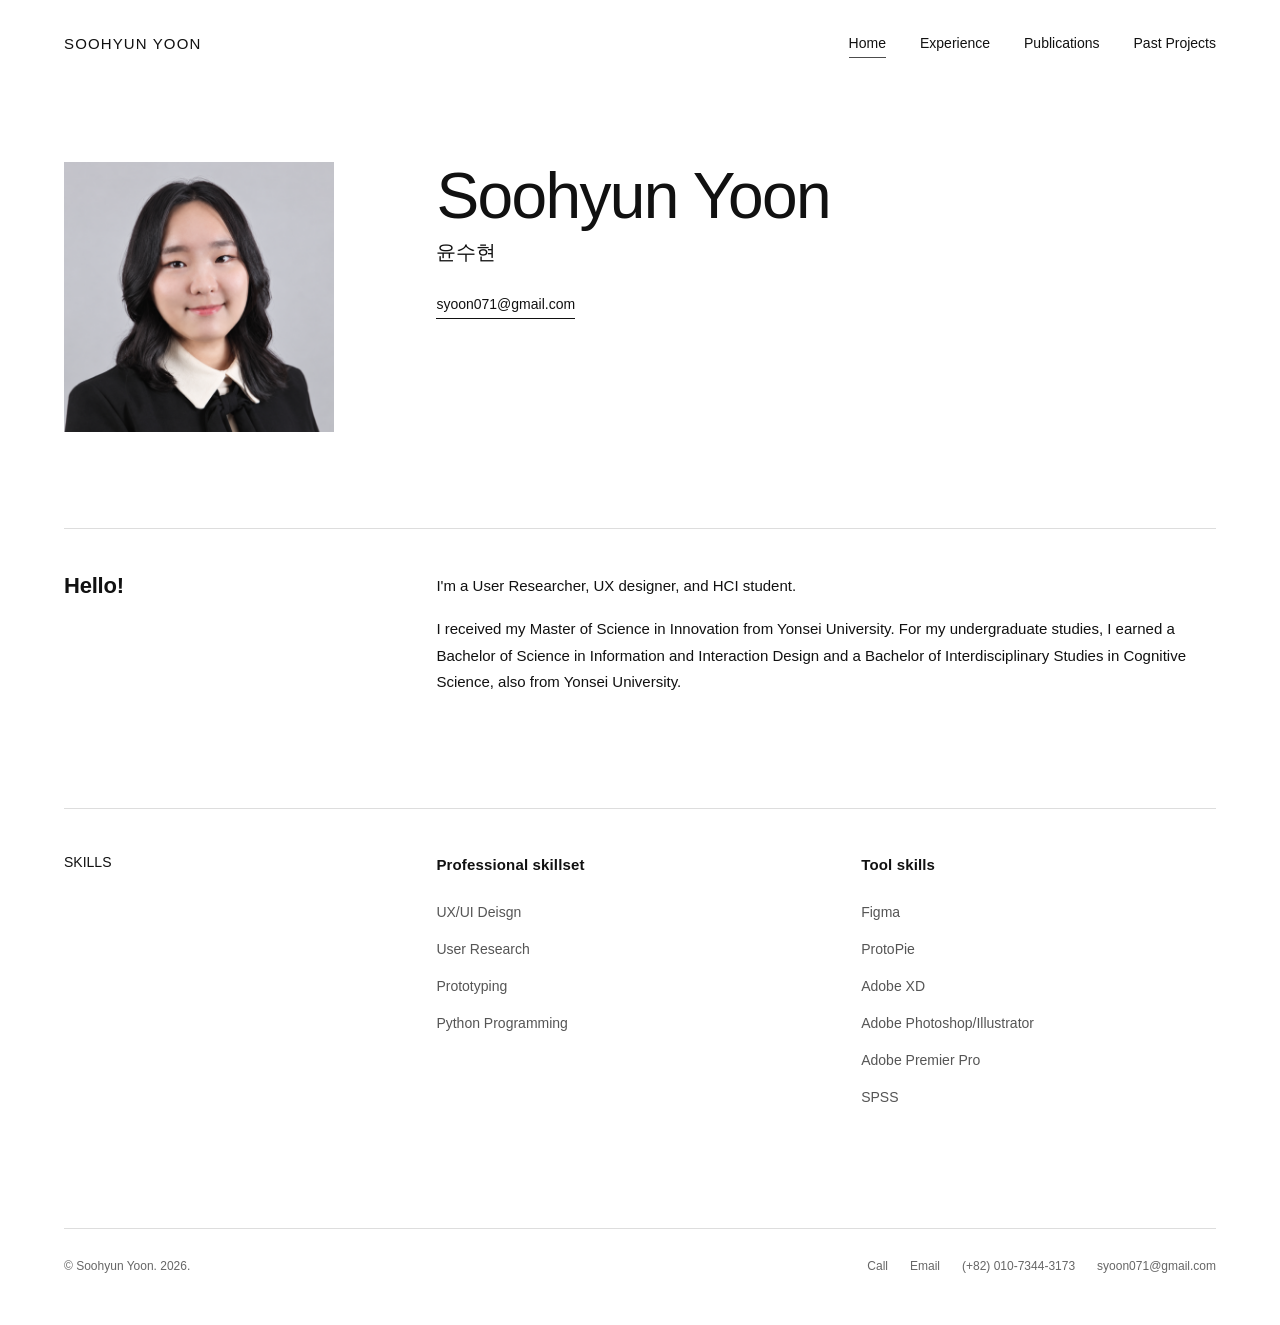
==== index.html @ 9ffc6aac "1st_upload" ====
<!DOCTYPE html>
<html lang="en">
<head>
  <meta charset="UTF-8">
  <meta name="viewport" content="width=device-width, initial-scale=1.0">
  <meta name="description" content="Soohyun Yoon portfolio.">
  <title>Home | Soohyun Yoon</title>
  <link rel="stylesheet" href="css/style.css">
</head>
<body>

<header class="site-header">
  <a class="brand" href="./">SOOHYUN YOON</a>
  <button class="menu-toggle" aria-label="Open menu" aria-expanded="false"><span></span><span></span></button>
  <nav class="site-nav" aria-label="Main navigation">
    <a class="nav-link active" href="./">Home</a>
    <a class="nav-link" href="experience/">Experience</a>
    <a class="nav-link" href="publications/">Publications</a>
    <a class="nav-link" href="past-projects/">Past Projects</a>
  </nav>
</header>


<main class="wix-shell home reveal">
  <section class="home-intro">
    <div class="portrait-wrap">
      <img class="portrait" src="images/profile-gray.png" alt="Soohyun Yoon">
    </div>
    <div class="home-copy">
      <h1>Soohyun Yoon</h1>
      <div class="korean-name">윤수현</div>
      <a class="email" href="mailto:syoon071@gmail.com">syoon071@gmail.com</a>
    </div>
  </section>

  <section class="home-section">
    <div class="section-title hello-title">Hello!</div>
    <div class="home-section-content">
      <p>I'm a User Researcher, UX designer, and HCI student.</p>
      <p>I received my Master of Science in Innovation from Yonsei University. For my undergraduate studies, I earned a Bachelor of Science in Information and Interaction Design and a Bachelor of Interdisciplinary Studies in Cognitive Science, also from Yonsei University.</p>
    </div>
  </section>

  <section class="home-section">
    <div class="section-title">SKILLS</div>
    <div class="skills-columns">
      <div>
        <h3>Professional skillset</h3>
        <ul class="skill-list">
          <li>UX/UI Deisgn</li>
          <li>User Research</li>
          <li>Prototyping</li>
          <li>Python Programming</li>
        </ul>
      </div>
      <div>
        <h3>Tool skills</h3>
        <ul class="skill-list">
          <li>Figma</li>
          <li>ProtoPie</li>
          <li>Adobe XD</li>
          <li>Adobe Photoshop/Illustrator</li>
          <li>Adobe Premier Pro</li>
          <li>SPSS</li>
        </ul>
      </div>
    </div>
  </section>
</main>

<footer class="site-footer">
  <div>© Soohyun Yoon. 2026.</div>
  <div class="footer-contact">
    <a href="tel:+82107344317">Call</a>
    <a href="mailto:syoon071@gmail.com">Email</a>
    <span>(+82) 010-7344-3173</span>
    <span>syoon071@gmail.com</span>
  </div>
</footer>
<script src="js/main.js"></script>
</body>
</html>
---- css/style.css ----
:root{
  --white:#ffffff;
  --black:#111111;
  --gray:#6b6b6b;
  --line:#dddddd;
  --muted:#707070;
  --hover:#7a7a7a;
  --max:1180px;
  --side:clamp(24px,5vw,72px);
  --sans:"Helvetica Neue","Avenir Next",Avenir,Arial,sans-serif;
}
*{box-sizing:border-box}
html{scroll-behavior:smooth}
body{
  margin:0;
  background:#fff;
  color:var(--black);
  font-family:var(--sans);
  font-size:15px;
  line-height:1.65;
  -webkit-font-smoothing:antialiased;
}
img{display:block;max-width:100%}
a{color:inherit;text-decoration:none}
button{font:inherit}
.site-header{
  height:86px;
  display:flex;
  align-items:center;
  justify-content:space-between;
  padding:0 var(--side);
  position:sticky;
  top:0;
  z-index:100;
  background:rgba(255,255,255,.97);
  transition:box-shadow .22s ease;
}
.site-header.scrolled{box-shadow:0 1px 0 rgba(0,0,0,.08)}
.brand{
  font-size:15px;
  line-height:1;
  font-weight:500;
  letter-spacing:.075em;
  transition:color .2s ease, opacity .2s ease;
}
.brand:hover{color:var(--hover);opacity:.82}
.site-nav{display:flex;gap:34px;align-items:center}
.nav-link{
  position:relative;
  padding:10px 0;
  font-size:14px;
  line-height:1;
  transition:color .2s ease;
}
.nav-link:hover{color:var(--hover)}
.nav-link.active{font-weight:500}
.nav-link.active:after{
  content:"";
  position:absolute;
  left:0; right:0; bottom:2px;
  height:1px;
  background:currentColor;
  opacity:.75;
}
.menu-toggle{
  display:none;
  width:40px;height:40px;
  border:0;background:transparent;
  padding:8px;cursor:pointer;
}
.menu-toggle span{
  display:block;height:1px;background:#111;
  margin:7px 0;
  transition:transform .2s ease,opacity .2s ease;
}

.wix-shell,.page,.site-footer{
  width:min(var(--max),calc(100% - var(--side)*2));
  margin-inline:auto;
}

.home{padding-top:76px}
.home-intro{
  display:grid;
  grid-template-columns:270px minmax(0,1fr);
  gap:clamp(54px,8vw,110px);
  align-items:start;
}
.portrait-wrap{overflow:hidden;background:#f4f4f4}
.portrait{
  width:100%;
  aspect-ratio:1 / 1;
  object-fit:cover;
  transition:transform .35s ease;
}
.portrait-wrap:hover .portrait{transform:scale(1.015)}
.home-copy h1{
  margin:0;
  font-size:clamp(42px,5vw,66px);
  line-height:1.08;
  font-weight:400;
  letter-spacing:-.025em;
}
.korean-name{
  margin:8px 0 26px;
  font-size:20px;
  line-height:1.35;
}
.email{
  display:inline-block;
  font-size:14px;
  border-bottom:1px solid #111;
  padding-bottom:2px;
  transition:color .2s ease,border-color .2s ease;
}
.email:hover{color:var(--hover);border-color:var(--hover)}
.home-section{
  display:grid;
  grid-template-columns:270px minmax(0,1fr);
  gap:clamp(54px,8vw,110px);
  border-top:1px solid var(--line);
  margin-top:96px;
  padding-top:44px;
}
.section-title,.page-section-title{
  font-size:14px;
  font-weight:500;
  line-height:1.4;
}
.home-section-content{max-width:760px}
.home-section p{margin:0 0 17px;font-size:15px;line-height:1.75}
.skills-columns{
  display:grid;
  grid-template-columns:1fr 1fr;
  gap:70px;
}
.skills-columns h3{
  margin:0 0 18px;
  font-size:14px;
  font-weight:500;
}
.skill-list{list-style:none;margin:0;padding:0}
.skill-list li{
  padding:7px 0;
  font-size:14px;
  transition:padding-left .2s ease,color .2s ease;
}
.skill-list li:hover{padding-left:7px;color:var(--hover)}

.page{padding-top:72px}
.page-title{
  margin:0 0 78px;
  font-size:clamp(38px,5vw,58px);
  line-height:1.1;
  font-weight:400;
  letter-spacing:-.025em;
}
.page-section{
  display:grid;
  grid-template-columns:270px minmax(0,1fr);
  gap:clamp(54px,8vw,110px);
  padding-bottom:70px;
  margin-bottom:70px;
  border-bottom:1px solid var(--line);
}
.page-section:last-child{border-bottom:0}
.entry{margin:0 0 52px}
.entry:last-child{margin-bottom:0}
.entry-head{
  display:grid;
  grid-template-columns:155px minmax(0,1fr);
  gap:38px;
  margin-bottom:8px;
}
.entry-date,.entry-location{
  font-size:13px;
  line-height:1.6;
  color:#666;
}
.entry h2{
  margin:0 0 3px;
  font-size:18px;
  line-height:1.45;
  font-weight:500;
}
.entry h3{
  margin:0 0 6px;
  font-size:15px;
  line-height:1.5;
  font-weight:500;
}
.entry p{
  margin:0 0 10px;
  font-size:14px;
  line-height:1.75;
}
.entry a{
  text-decoration:underline;
  text-underline-offset:3px;
  transition:color .2s ease;
}
.entry a:hover{color:var(--hover)}

.project-intro{
  max-width:760px;
  margin-bottom:78px;
}
.project-intro h2{
  margin:0 0 10px;
  font-size:22px;
  font-weight:500;
}
.project-intro p,.project-intro ul{font-size:14px;line-height:1.75}
.project{
  display:grid;
  grid-template-columns:minmax(0,1fr) minmax(360px,1fr);
  gap:clamp(54px,8vw,105px);
  align-items:start;
  padding:70px 0;
  border-top:1px solid var(--line);
}
.project-copy{min-width:0}
.project-category{
  margin:0 0 13px;
  font-size:12px;
  color:#666;
  letter-spacing:.03em;
}
.project h2{
  margin:0 0 11px;
  font-size:30px;
  line-height:1.2;
  font-weight:400;
  letter-spacing:-.015em;
}
.project-title{margin:0 0 14px;font-size:15px;line-height:1.65}
.project-copy > p{font-size:14px;line-height:1.75;margin:0 0 15px}
.project-meta{
  display:grid;
  grid-template-columns:130px minmax(0,1fr);
  gap:9px 22px;
  margin-top:28px;
  font-size:13px;
  line-height:1.7;
}
.project-meta b{font-weight:500;color:#666}
.project-link{
  display:inline-block;
  margin-top:24px;
  font-size:13px;
  text-decoration:underline;
  text-underline-offset:4px;
  transition:color .2s ease;
}
.project-link:hover{color:var(--hover)}
.small-note{
  margin-top:30px!important;
  color:#666;
  font-size:12px!important;
}

/* Carousel */
.carousel{width:100%}
.carousel-viewport{
  position:relative;
  overflow:hidden;
  background:#f5f5f5;
}
.carousel.wide .carousel-viewport{aspect-ratio:16 / 9}
.carousel.portrait .carousel-viewport{aspect-ratio:3 / 4}
.carousel-track{
  display:flex;
  height:100%;
  transition:transform .35s ease;
  touch-action:pan-y;
}
.carousel-slide{
  min-width:100%;
  height:100%;
}
.carousel-slide img{
  width:100%;
  height:100%;
  object-fit:contain;
  background:#f5f5f5;
}
.carousel-arrow{
  position:absolute;
  top:50%;
  transform:translateY(-50%);
  width:42px;
  height:42px;
  border:0;
  border-radius:999px;
  background:rgba(255,255,255,.88);
  color:#222;
  font-size:25px;
  line-height:1;
  cursor:pointer;
  display:grid;
  place-items:center;
  transition:background .2s ease, color .2s ease, opacity .2s ease;
  box-shadow:0 1px 4px rgba(0,0,0,.08);
}
.carousel-arrow:hover{
  background:#fff;
  color:#000;
}
.carousel-arrow.prev{left:12px}
.carousel-arrow.next{right:12px}
.carousel-footer{
  display:flex;
  justify-content:space-between;
  align-items:center;
  gap:15px;
  margin-top:12px;
}
.carousel-dots{
  display:flex;
  flex-wrap:wrap;
  gap:8px;
  align-items:center;
}
.carousel-dot{
  width:8px;height:8px;
  border-radius:999px;
  border:0;
  padding:0;
  background:#d0d0d0;
  cursor:pointer;
  transition:transform .2s ease, background .2s ease;
}
.carousel-dot.is-active{
  background:#111;
  transform:scale(1.1);
}
.carousel-count{
  font-size:12px;
  color:#666;
  letter-spacing:.02em;
}

.media-stack{
  display:grid;
  gap:18px;
}
.media-frame{
  overflow:hidden;
  background:#f5f5f5;
}
.media-frame img{
  width:100%;
  height:auto;
  object-fit:contain;
  transition:transform .35s ease,opacity .25s ease;
}
.media-frame:hover img{transform:scale(1.012);opacity:.95}
.media-two{
  display:grid;
  grid-template-columns:1fr 1fr;
  gap:18px;
}

.site-footer{
  margin-top:112px;
  padding:28px 0 48px;
  border-top:1px solid var(--line);
  display:flex;
  justify-content:space-between;
  gap:30px;
  font-size:12px;
  color:#666;
}
.footer-contact{
  display:flex;
  gap:22px;
  flex-wrap:wrap;
  justify-content:flex-end;
}
.footer-contact a{transition:color .2s ease}
.footer-contact a:hover{color:var(--hover)}

.js-ready .reveal{
  opacity:0;
  transform:translateY(10px);
  transition:opacity .55s ease, transform .55s ease;
}
.js-ready .reveal.visible{
  opacity:1;
  transform:none;
}

@media (max-width:900px){
  .site-header{height:76px}
  .menu-toggle{display:block}
  .site-nav{
    position:absolute;
    top:76px;left:0;right:0;
    background:#fff;
    border-top:1px solid #eee;
    border-bottom:1px solid var(--line);
    padding:5px var(--side) 16px;
    display:grid;
    gap:0;
    opacity:0;
    pointer-events:none;
    transform:translateY(-5px);
    transition:opacity .2s ease,transform .2s ease;
  }
  .site-nav.open{opacity:1;pointer-events:auto;transform:none}
  .nav-link{padding:15px 0}
  .home{padding-top:52px}
  .home-intro,.home-section,.page-section{
    grid-template-columns:1fr;
    row-gap:28px;
  }
  .portrait{width:min(320px,100%)}
  .home-section{margin-top:70px;padding-top:32px}
  .page{padding-top:52px}
  .page-title{margin-bottom:55px}
  .page-section{padding-bottom:50px;margin-bottom:50px}
  .project{
    grid-template-columns:1fr;
    row-gap:42px;
    padding:55px 0;
  }
  .project-copy{order:1;max-width:760px}
  .project-media{order:2}
  .site-footer{display:block;margin-top:75px}
  .footer-contact{justify-content:flex-start;margin-top:18px}
}
@media (max-width:560px){
  body{font-size:14px}
  .home{padding-top:38px}
  .home-copy h1{font-size:42px}
  .korean-name{font-size:18px;margin-bottom:21px}
  .home-section{margin-top:56px}
  .skills-columns{grid-template-columns:1fr;gap:34px}
  .entry-head{grid-template-columns:1fr;gap:3px}
  .project h2{font-size:27px}
  .project-meta{grid-template-columns:1fr;gap:3px}
  .project-meta b{margin-top:10px}
  .media-two{grid-template-columns:1fr}
  .carousel-arrow{width:38px;height:38px}
  .site-footer{padding-bottom:35px}
}
@media (prefers-reduced-motion:reduce){
  html{scroll-behavior:auto}
  *,*:before,*:after{
    transition:none!important;
    animation:none!important;
  }
}


/* Publications */
.publication-page{
  max-width:1180px;
}
.publication-section{
  display:grid;
  grid-template-columns:270px minmax(0,1fr);
  column-gap:clamp(54px,8vw,110px);
  row-gap:0;
  padding:0 0 64px;
  margin:0 0 64px;
  border-bottom:1px solid var(--line);
}
.publication-section:last-child{
  border-bottom:0;
  margin-bottom:0;
}
.publication-section-title{
  margin:0;
  font-size:14px;
  line-height:1.55;
  font-weight:500;
}
.publication-entry{
  grid-column:2;
  max-width:780px;
  margin-top:-43px;
  margin-bottom:0;
}
.publication-entry + .publication-entry{
  margin-top:18px;
}
.publication-entry p{
  margin:0;
  font-size:14px;
  line-height:1.82;
}
.publication-entry strong{
  font-weight:600;
}
.publication-entry em{
  font-style:italic;
}
.publication-entry a{
  text-decoration:underline;
  text-underline-offset:3px;
  transition:color .2s ease;
}
.publication-entry a:hover{
  color:var(--hover);
}

@media (max-width:900px){
  .publication-section{
    grid-template-columns:1fr;
    row-gap:26px;
    padding-bottom:50px;
    margin-bottom:50px;
  }
  .publication-entry{
    grid-column:auto;
    margin-top:0;
  }
  .publication-entry + .publication-entry{
    margin-top:12px;
  }
}


/* v5 project additions */
.project-extra{margin-top:22px;}
.project-extra-title{margin:0 0 12px;font-size:14px;font-weight:500;line-height:1.5;}
.project-action{display:inline-flex;align-items:center;justify-content:center;min-height:42px;padding:10px 17px;margin-top:12px;border:1px solid #111;background:#111;color:#fff;font-size:13px;line-height:1.2;text-decoration:none;transition:background .2s ease,color .2s ease,border-color .2s ease;}
.project-action:hover{background:#fff;color:#111;}
.prototype-grid{display:grid;grid-template-columns:1fr 1fr;gap:18px;margin-top:22px;}
.prototype-card{min-width:0;}
.prototype-card .media-frame{aspect-ratio:318 / 78;}
.prototype-card .media-frame img{width:100%;height:100%;object-fit:contain;background:#f5f5f5;}
.video-embed{position:relative;width:100%;aspect-ratio:16 / 9;overflow:hidden;background:#f3f3f3;}
.video-embed iframe{position:absolute;inset:0;width:100%;height:100%;border:0;}
.airwave-prototype-image{width:50%;max-width:260px;margin:0 auto;background:#f5f5f5;}
.airwave-prototype-image img{width:100%;height:auto;object-fit:contain;}
@media (max-width:620px){.prototype-grid{grid-template-columns:1fr;}}


/* v6 — Odia Academy case study */
.odia-project{
  border-top:0;
  padding-top:0;
}
.project-subsection{
  margin-top:28px;
}
.project-subsection h3{
  margin:0 0 8px;
  font-size:15px;
  line-height:1.45;
  font-weight:500;
}
.project-subsection p{
  margin:0;
  font-size:14px;
  line-height:1.78;
}
.odia-meta{
  margin-top:34px;
}
.odia-media{
  position:static;
  align-self:start;
}
.odia-hero{
  background:#f3f3f3;
}
.odia-hero img{
  width:100%;
  height:auto;
  object-fit:contain;
}
.media-caption{
  margin:10px 0 0;
  font-size:12px;
  line-height:1.5;
  color:#666;
}
@media (max-width:900px){
  .odia-media{
    position:static;
  }
}




/* v8 refinements */
.project-media > .project-action{
  display:flex;
  width:max-content;
  margin:14px auto 0;
}

/* Cleaner text-only CJ N ME prototype cards */
.prototype-grid-text{
  align-items:start;
}
.prototype-text-card{
  padding:18px 0 4px;
  border-top:1px solid var(--line);
}
.prototype-persona{
  margin-bottom:12px;
  font-size:14px;
  font-weight:500;
  line-height:1.5;
}
.prototype-text-card .project-action{
  margin-top:0;
}

/* Home skills hierarchy */
.skills-columns h3{
  font-size:15px;
  font-weight:600;
  letter-spacing:.01em;
  margin-bottom:14px;
}
.skill-list{
  padding-top:2px;
}
.skill-list li{
  color:#555;
}

/* Education thesis de-emphasis */
.thesis-note{
  color:#777;
}


/* v10 — mobile polish */
@media (max-width:900px){
  :root{
    --side:clamp(20px,5vw,32px);
  }

  /* Header / navigation */
  .site-header{
    height:68px;
    padding-inline:var(--side);
  }
  .brand{
    font-size:13px;
    letter-spacing:.07em;
  }
  .menu-toggle{
    width:42px;
    height:42px;
    margin-right:-8px;
  }
  .site-nav{
    top:68px;
    padding:8px var(--side) 14px;
    box-shadow:0 8px 18px rgba(0,0,0,.04);
  }
  .nav-link{
    padding:14px 0;
    font-size:15px;
  }

  /* Global spacing */
  .wix-shell,.page,.site-footer{
    width:calc(100% - var(--side)*2);
  }
  .page{
    padding-top:38px;
  }
  .page-title{
    margin-bottom:42px;
    font-size:clamp(36px,9vw,48px);
    line-height:1.05;
  }

  /* Home */
  .home{
    padding-top:36px;
  }
  .home-intro{
    grid-template-columns:1fr;
    gap:28px;
  }
  .portrait-wrap{
    width:min(72vw,300px);
  }
  .portrait{
    width:100%;
  }
  .home-copy h1{
    font-size:clamp(38px,10vw,48px);
  }
  .korean-name{
    font-size:17px;
    margin:7px 0 18px;
  }
  .email{
    font-size:13px;
    overflow-wrap:anywhere;
  }
  .home-section{
    grid-template-columns:1fr;
    gap:18px;
    margin-top:52px;
    padding-top:26px;
  }
  .section-title,.page-section-title{
    font-size:12px;
    letter-spacing:.035em;
  }
  .home-section p{
    font-size:14px;
    line-height:1.72;
  }
  .skills-columns{
    grid-template-columns:1fr 1fr;
    gap:28px;
  }
  .skills-columns h3{
    font-size:14px;
    margin-bottom:10px;
  }
  .skill-list li{
    padding:4px 0;
    font-size:13px;
  }

  /* Experience */
  .page-section{
    grid-template-columns:1fr;
    gap:20px;
    padding-bottom:42px;
    margin-bottom:42px;
  }
  .entry{
    margin-bottom:38px;
  }
  .entry-head{
    grid-template-columns:1fr;
    gap:2px;
    margin-bottom:8px;
  }
  .entry-date,.entry-location{
    font-size:12px;
  }
  .entry h2{
    font-size:17px;
  }
  .entry h3{
    font-size:14px;
  }
  .entry p{
    font-size:13px;
    line-height:1.72;
  }

  /* Publications */
  .publication-section{
    display:block;
    padding-bottom:42px;
    margin-bottom:42px;
  }
  .publication-section-title{
    margin-bottom:22px;
    font-size:13px;
  }
  .publication-entry{
    max-width:none;
    margin-top:0;
  }
  .publication-entry + .publication-entry{
    margin-top:20px;
  }
  .publication-entry p{
    font-size:13px;
    line-height:1.72;
    overflow-wrap:anywhere;
  }

  /* Projects */
  .project{
    grid-template-columns:1fr;
    gap:30px;
    padding:44px 0;
  }
  .project:first-of-type{
    padding-top:0;
  }
  .project-category{
    margin-bottom:9px;
    font-size:11px;
  }
  .project h2{
    font-size:28px;
    margin-bottom:9px;
  }
  .project-title{
    font-size:14px;
    line-height:1.55;
  }
  .project-copy > p,
  .project-subsection p{
    font-size:13px;
    line-height:1.72;
  }
  .project-subsection{
    margin-top:24px;
  }
  .project-subsection h3{
    font-size:14px;
  }
  .project-meta{
    grid-template-columns:1fr;
    gap:2px;
    margin-top:24px;
  }
  .project-meta b{
    margin-top:12px;
    font-size:12px;
  }
  .project-meta b:first-child{
    margin-top:0;
  }
  .project-meta span{
    font-size:13px;
  }
  .small-note{
    font-size:11px!important;
    line-height:1.65!important;
  }

  /* Media */
  .odia-media{
    position:static;
  }
  .media-caption{
    font-size:11px;
  }
  .airwave-prototype-image{
    width:min(58vw,230px);
    max-width:230px;
  }
  .project-media > .project-action{
    margin-top:12px;
  }
  .project-action{
    min-height:44px;
    padding:11px 16px;
    font-size:13px;
  }

  /* Carousel */
  .carousel-arrow{
    width:36px;
    height:36px;
    font-size:22px;
  }
  .carousel-arrow.prev{left:8px}
  .carousel-arrow.next{right:8px}
  .carousel-footer{
    margin-top:10px;
    gap:10px;
  }
  .carousel-dots{
    gap:6px;
    max-width:82%;
  }
  .carousel-dot{
    width:7px;
    height:7px;
  }
  .carousel-count{
    flex:0 0 auto;
    font-size:11px;
  }

  /* Prototype section */
  .prototype-grid{
    grid-template-columns:1fr;
    gap:14px;
    margin-top:16px;
  }
  .prototype-text-card{
    padding:14px 0 2px;
  }
  .prototype-persona{
    margin-bottom:10px;
    font-size:13px;
  }
  .prototype-text-card .project-action{
    width:100%;
  }
  .project-extra{
    margin-top:20px;
  }
  .project-extra-title{
    font-size:13px;
  }
  .video-embed{
    width:100%;
    border-radius:0;
  }

  /* Footer */
  .site-footer{
    margin-top:60px;
    padding:24px 0 32px;
    font-size:11px;
  }
  .footer-contact{
    display:grid;
    grid-template-columns:auto 1fr;
    gap:7px 14px;
    margin-top:14px;
    justify-content:start;
  }
}

@media (max-width:560px){
  :root{
    --side:20px;
  }

  body{
    font-size:14px;
  }

  .page-title{
    font-size:40px;
    margin-bottom:36px;
  }

  /* Home: keep skills clearly separated without wasting width */
  .skills-columns{
    grid-template-columns:1fr;
    gap:26px;
  }
  .skills-columns > div + div{
    padding-top:22px;
    border-top:1px solid var(--line);
  }

  /* Wider use of phone viewport */
  .portrait-wrap{
    width:min(78vw,290px);
  }

  /* Project media is full width */
  .project{
    padding:40px 0;
  }
  .project h2{
    font-size:26px;
  }
  .airwave-prototype-image{
    width:min(62vw,220px);
  }

  /* Long publication / project links should never overflow */
  .publication-entry a,
  .project-link,
  .email{
    overflow-wrap:anywhere;
  }

  /* Record Life portrait slider should not become excessively tall */
  .carousel.portrait{
    width:min(100%,390px);
    margin-inline:auto;
  }

  /* Large sliders can swipe cleanly */
  .carousel-track{
    touch-action:pan-y pinch-zoom;
  }

  .site-footer{
    margin-top:48px;
  }
}

@media (max-width:390px){
  :root{
    --side:18px;
  }
  .brand{
    font-size:12px;
  }
  .page-title{
    font-size:36px;
  }
  .home-copy h1{
    font-size:38px;
  }
  .project h2{
    font-size:24px;
  }
  .carousel-arrow{
    width:34px;
    height:34px;
  }
}


/* v11 — consistent item spacing across Experience and Publications */
/* Desktop/tablet: use the same rhythm between items within a section. */
.entry{
  margin-bottom:30px;
}
.entry:last-child{
  margin-bottom:0;
}
.publication-entry + .publication-entry{
  margin-top:30px;
}

/* Mobile: use the same slightly tighter rhythm on both pages. */
@media (max-width:900px){
  .entry{
    margin-bottom:24px;
  }
  .entry:last-child{
    margin-bottom:0;
  }
  .publication-entry + .publication-entry{
    margin-top:24px;
  }
}


/* v13 — playful Hello! emphasis */
.home-section:first-of-type .section-title{
  font-size:22px;
  font-weight:700;
  line-height:1.2;
  letter-spacing:-.01em;
  color:#111;
}

@media (max-width:900px){
  .home-section:first-of-type .section-title{
    font-size:20px;
    font-weight:700;
  }
}

@media (max-width:560px){
  .home-section:first-of-type .section-title{
    font-size:19px;
  }
}


/* v14 — explicit Hello! styling fix */
.home .hello-title{
  font-size:22px !important;
  font-weight:700 !important;
  line-height:1.15;
  letter-spacing:-0.01em;
  color:#111;
}

@media (max-width:900px){
  .home .hello-title{
    font-size:21px !important;
  }
}

@media (max-width:560px){
  .home .hello-title{
    font-size:20px !important;
  }
}


/* v18 — roomier, consistent item spacing */
.entry{
  margin-bottom:44px;
}
.entry:last-child{
  margin-bottom:0;
}

.publication-entry + .publication-entry{
  margin-top:44px;
}

@media (max-width:900px){
  .entry{
    margin-bottom:32px;
  }
  .entry:last-child{
    margin-bottom:0;
  }

  .publication-entry + .publication-entry{
    margin-top:32px;
  }
}


/* v18 revised — more generous, consistent item spacing */
.entry{
  margin-bottom:60px;
}
.entry:last-child{
  margin-bottom:0;
}

.publication-entry + .publication-entry{
  margin-top:60px;
}

@media (max-width:900px){
  .entry{
    margin-bottom:40px;
  }
  .entry:last-child{
    margin-bottom:0;
  }

  .publication-entry + .publication-entry{
    margin-top:40px;
  }
}
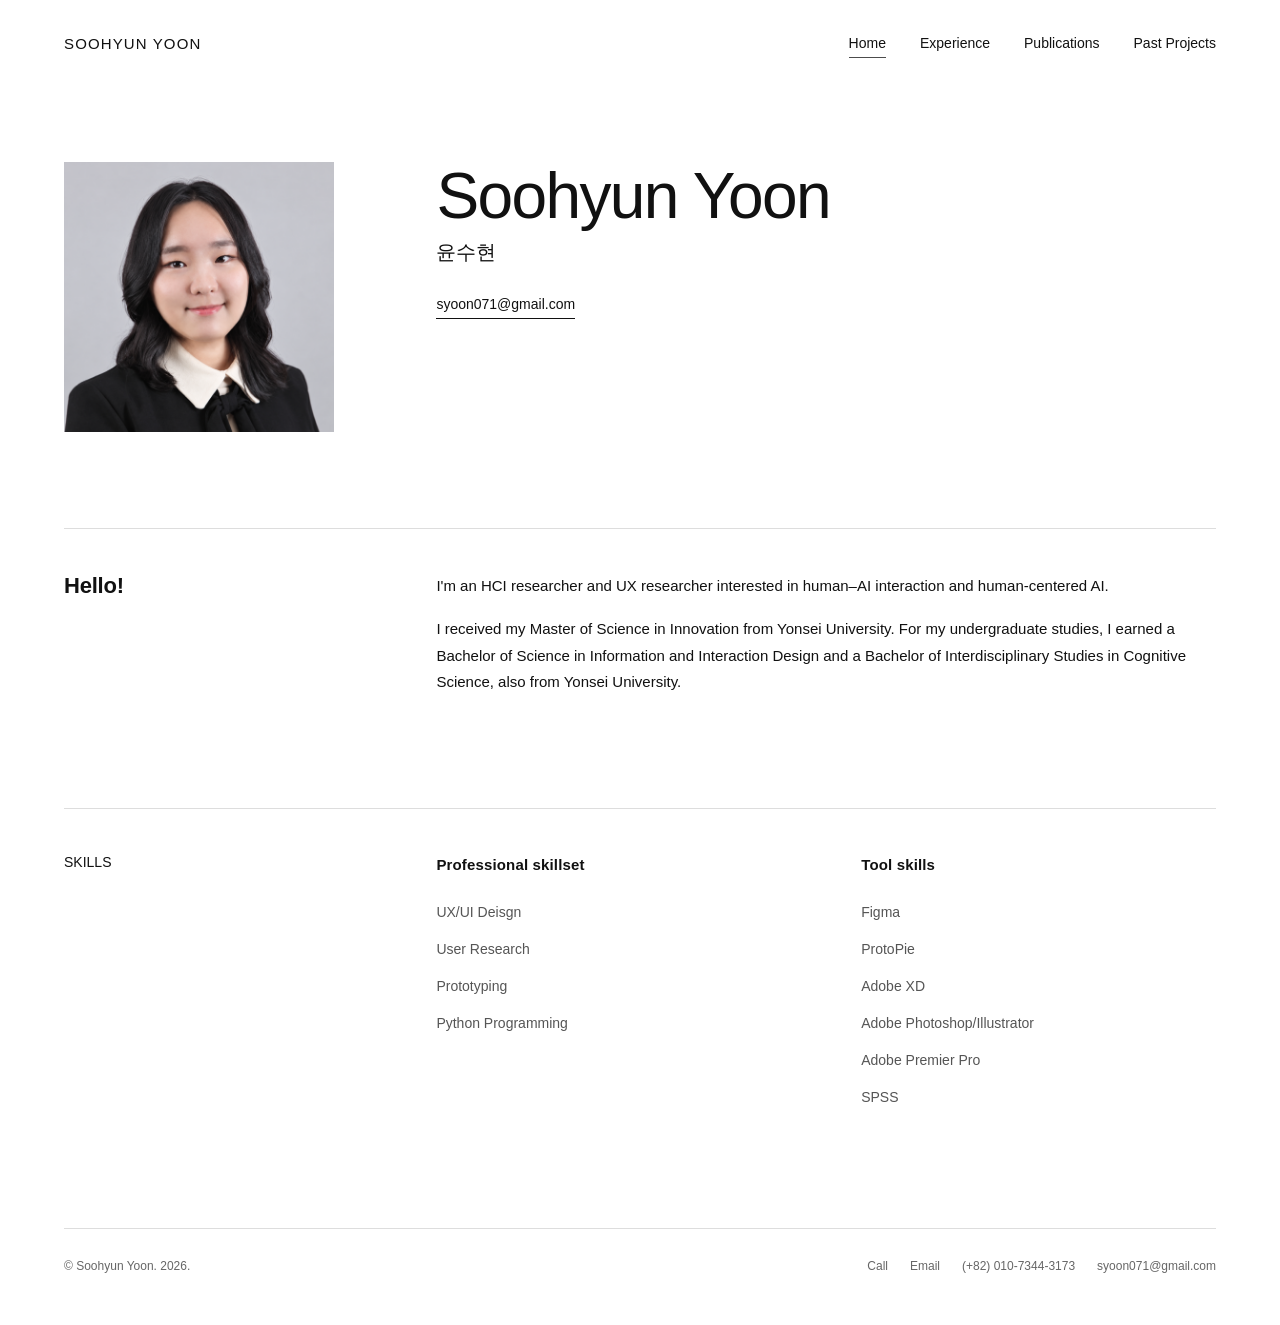
==== commit 12ab8f48: "Update index.html" ====
--- a/index.html
+++ b/index.html
@@ -36,7 +36,7 @@
   <section class="home-section">
     <div class="section-title hello-title">Hello!</div>
     <div class="home-section-content">
-      <p>I'm a User Researcher, UX designer, and HCI student.</p>
+      <p>I'm an HCI researcher and UX researcher interested in human–AI interaction and human-centered AI.</p>
       <p>I received my Master of Science in Innovation from Yonsei University. For my undergraduate studies, I earned a Bachelor of Science in Information and Interaction Design and a Bachelor of Interdisciplinary Studies in Cognitive Science, also from Yonsei University.</p>
     </div>
   </section>
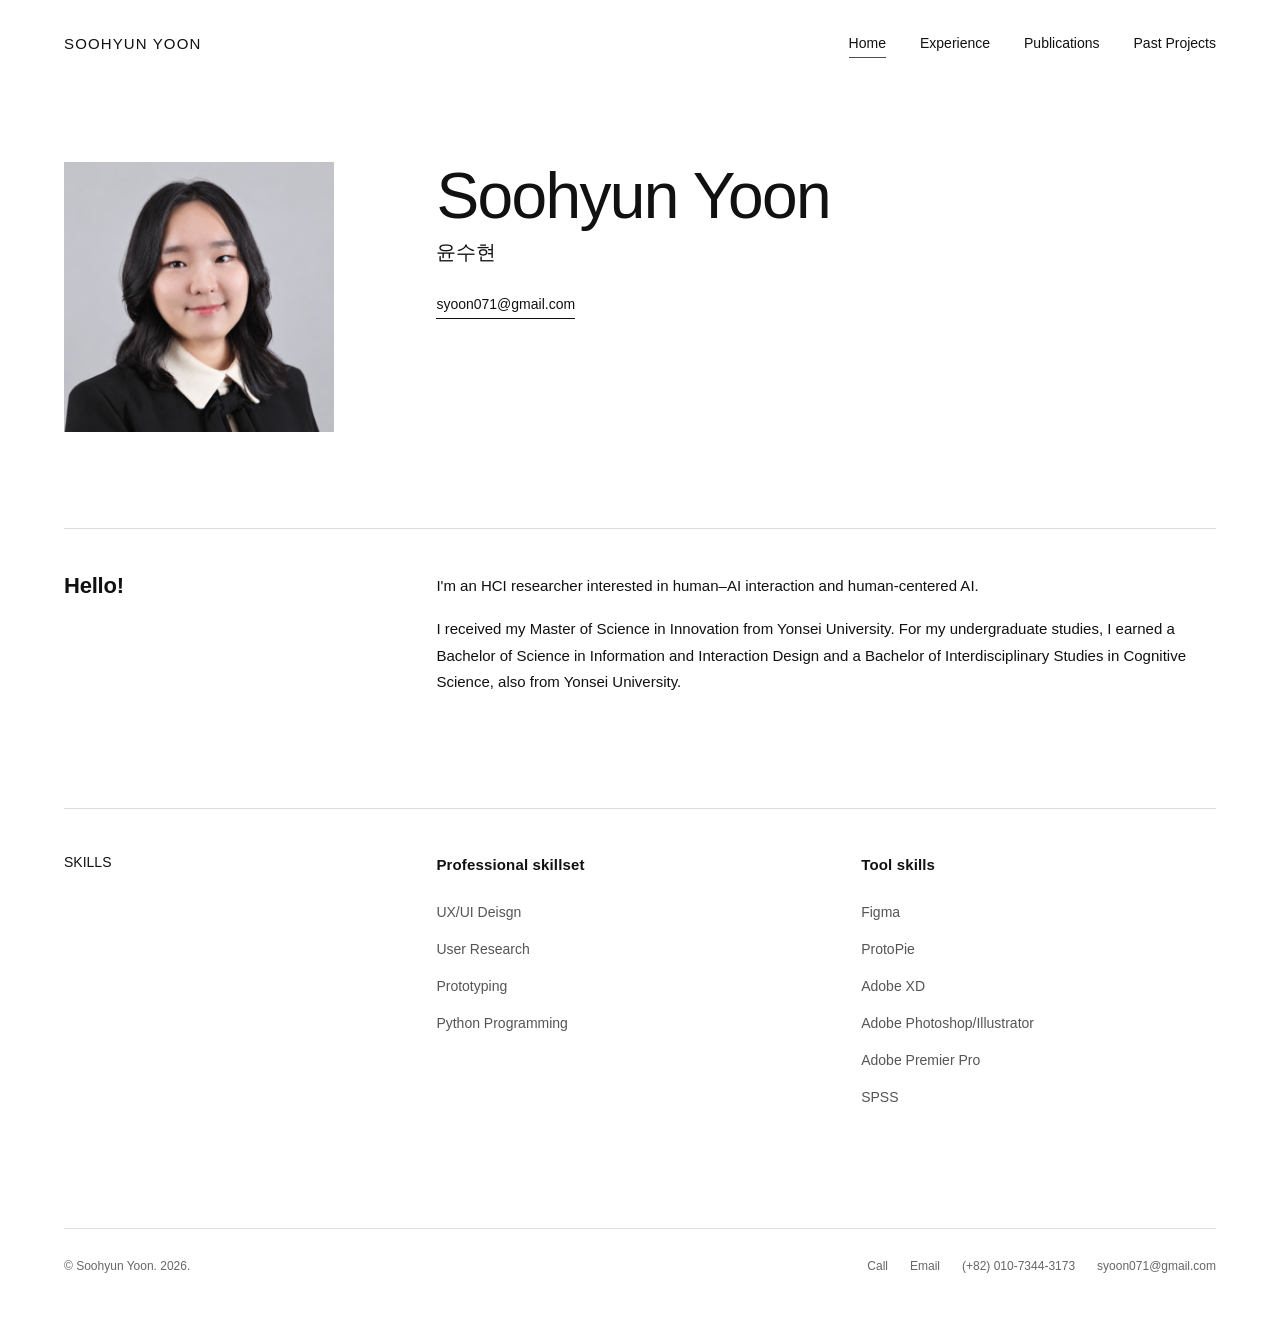
==== commit c17fb5d7: "home self-description eidt.html" ====
--- a/index.html
+++ b/index.html
@@ -36,7 +36,7 @@
   <section class="home-section">
     <div class="section-title hello-title">Hello!</div>
     <div class="home-section-content">
-      <p>I'm an HCI researcher and UX researcher interested in human–AI interaction and human-centered AI.</p>
+      <p>I'm an HCI researcher interested in human–AI interaction and human-centered AI.</p>
       <p>I received my Master of Science in Innovation from Yonsei University. For my undergraduate studies, I earned a Bachelor of Science in Information and Interaction Design and a Bachelor of Interdisciplinary Studies in Cognitive Science, also from Yonsei University.</p>
     </div>
   </section>
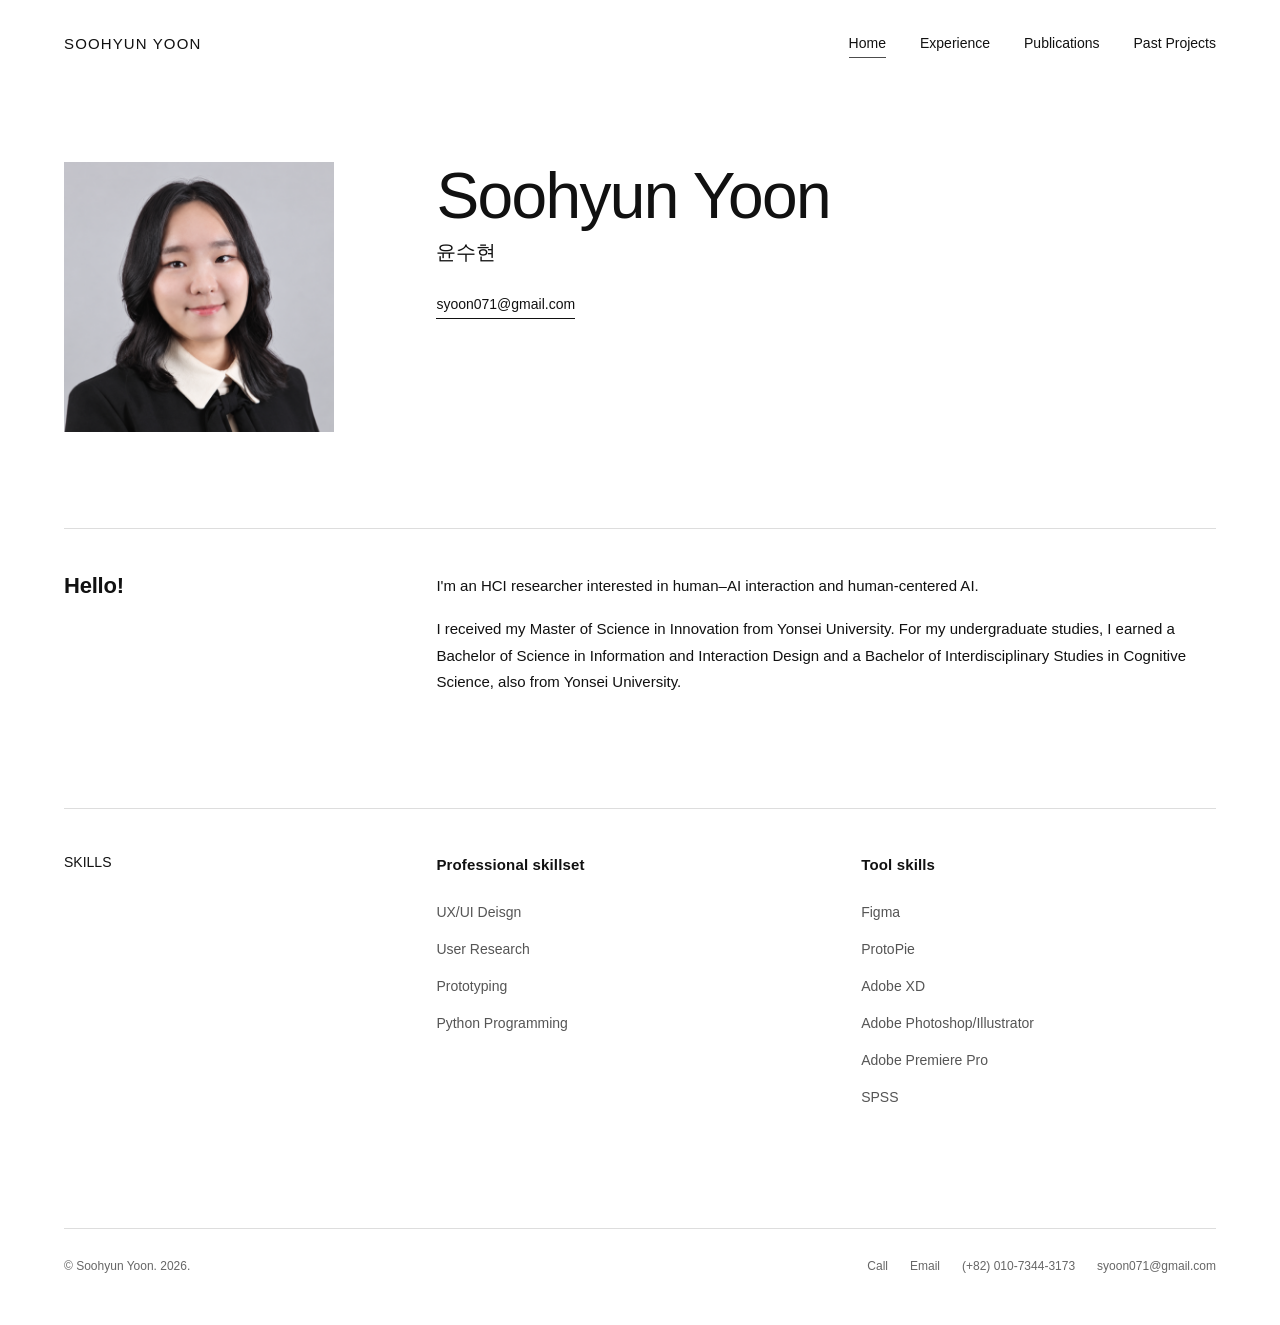
==== commit 628c6474: "Update index.html" ====
--- a/index.html
+++ b/index.html
@@ -60,7 +60,7 @@
           <li>ProtoPie</li>
           <li>Adobe XD</li>
           <li>Adobe Photoshop/Illustrator</li>
-          <li>Adobe Premier Pro</li>
+          <li>Adobe Premiere Pro</li>
           <li>SPSS</li>
         </ul>
       </div>
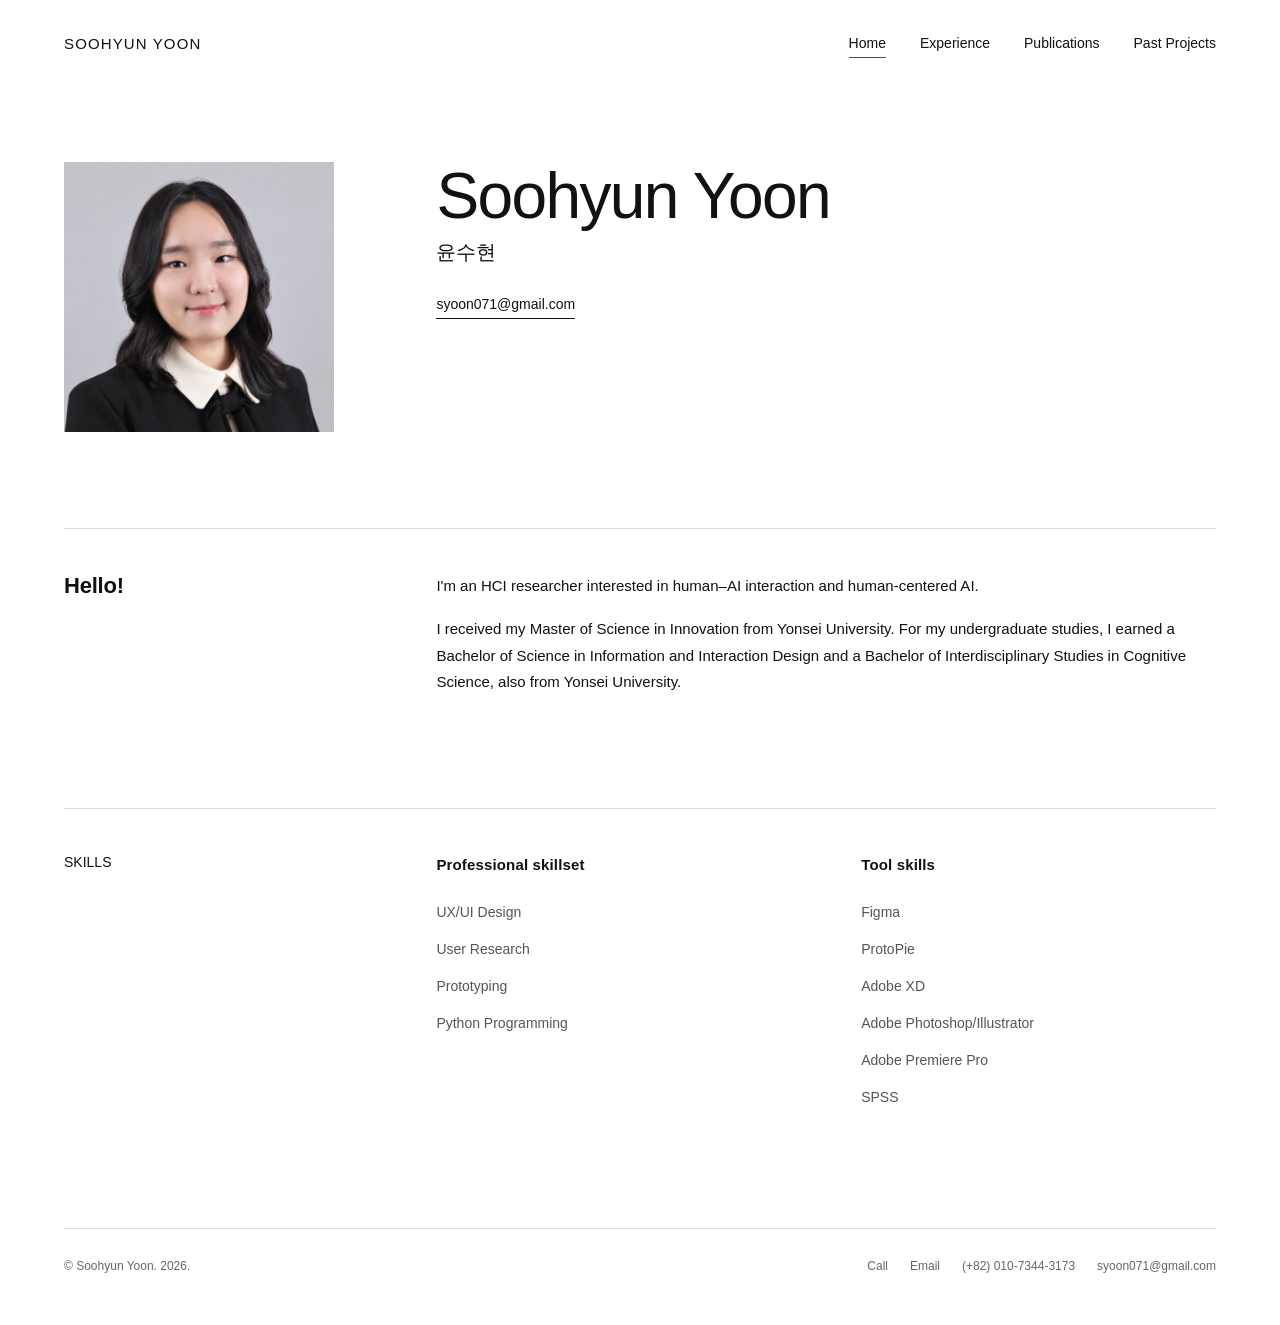
==== commit 5808f8e3: "Update index.html" ====
--- a/index.html
+++ b/index.html
@@ -47,7 +47,7 @@
       <div>
         <h3>Professional skillset</h3>
         <ul class="skill-list">
-          <li>UX/UI Deisgn</li>
+          <li>UX/UI Design</li>
           <li>User Research</li>
           <li>Prototyping</li>
           <li>Python Programming</li>
